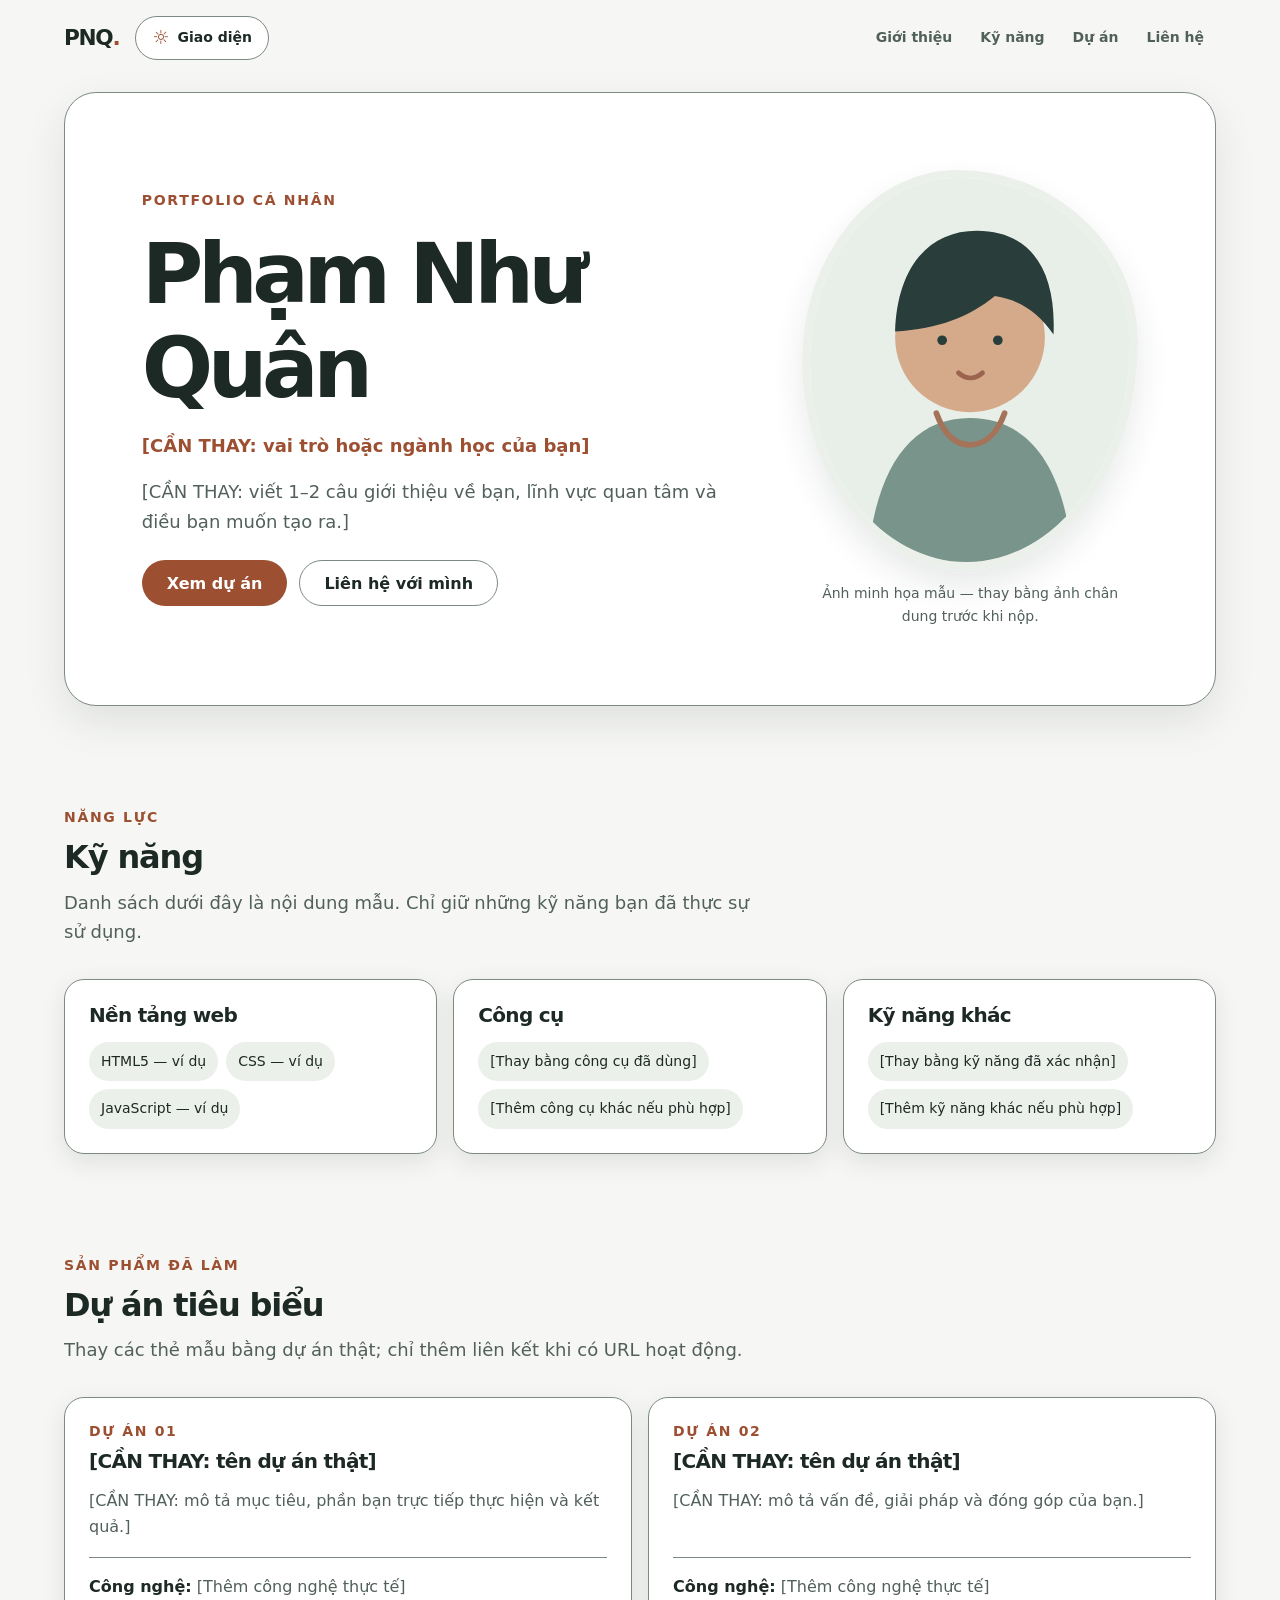
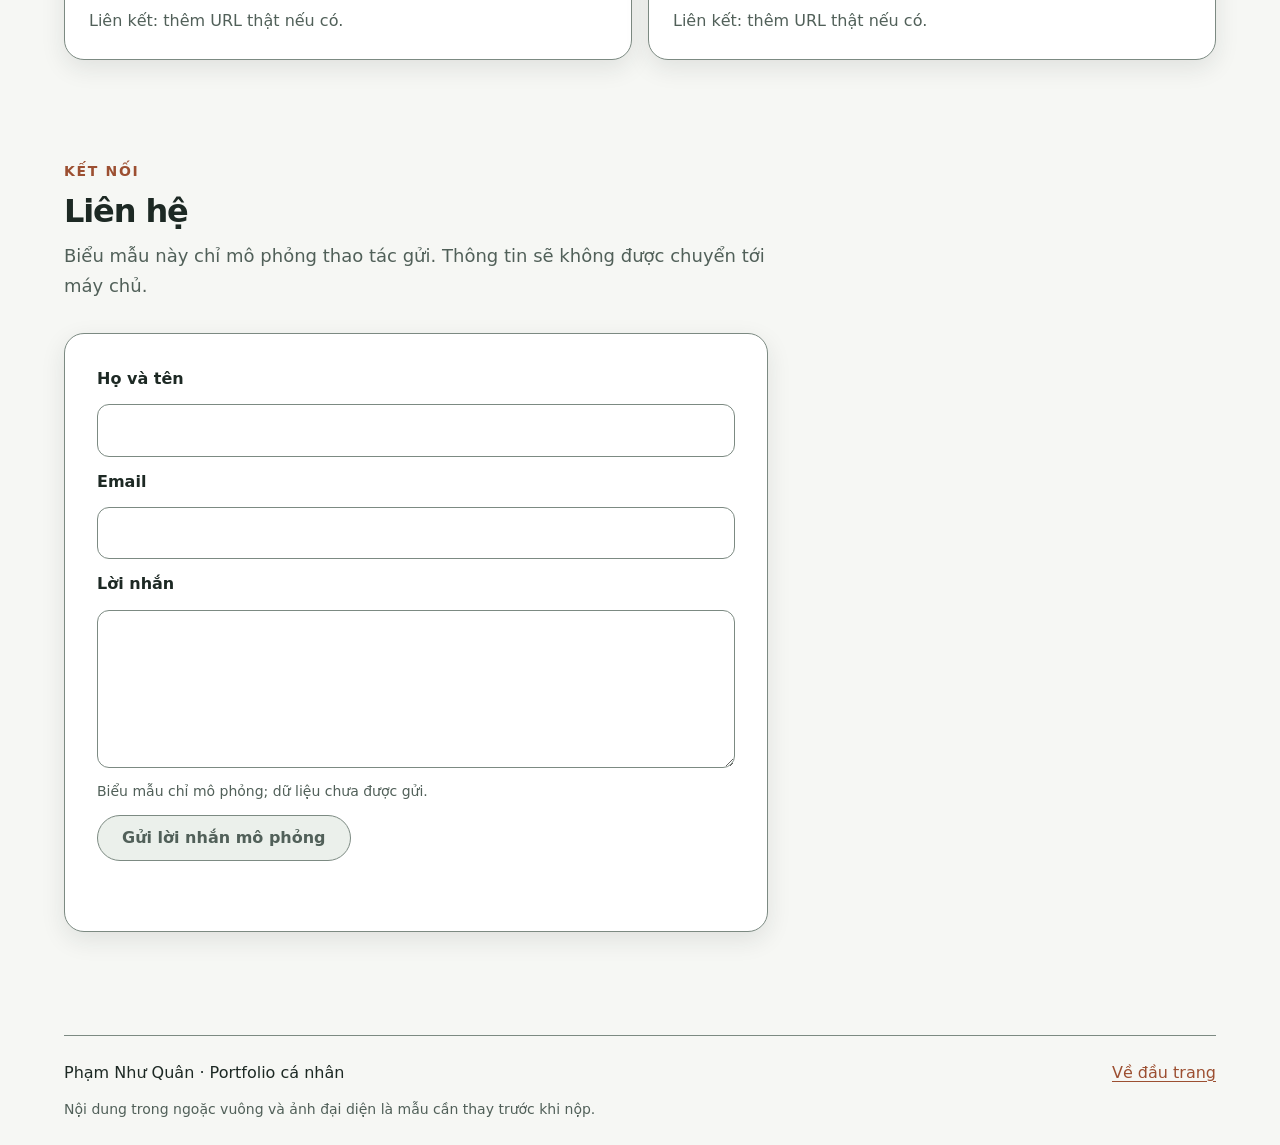
==== index.html @ 9b85e0a0 "feat(js): implement accessible theme switching" ====
<!doctype html>
<html lang="vi">
  <head>
    <meta charset="utf-8">
    <meta name="viewport" content="width=device-width, initial-scale=1">
    <meta name="description" content="Portfolio cá nhân của Phạm Như Quân. Nội dung mẫu cần được hoàn thiện trước khi nộp.">
    <meta name="theme-color" content="#f6f7f4">
    <title>Phạm Như Quân — Portfolio</title>
    <link rel="stylesheet" href="styles.css">
    <script src="js/theme.js"></script>
  </head>
  <body>
    <a class="skip-link" href="#main-content">Đến nội dung chính</a>

    <header class="site-header" id="top">
      <a class="brand" href="#top" aria-label="Phạm Như Quân, về đầu trang">
        PNQ<span aria-hidden="true">.</span>
      </a>

      <button class="theme-toggle" id="theme-toggle" type="button" aria-pressed="false" aria-label="Chế độ tối">
        <span class="theme-toggle__icon" aria-hidden="true">◐</span>
        <span>Giao diện</span>
      </button>

      <nav class="site-nav" aria-label="Điều hướng chính">
        <ul>
          <li><a href="#about">Giới thiệu</a></li>
          <li><a href="#skills">Kỹ năng</a></li>
          <li><a href="#projects">Dự án</a></li>
          <li><a href="#contact">Liên hệ</a></li>
        </ul>
      </nav>
    </header>

    <main id="main-content" tabindex="-1">
      <section class="hero section-shell" id="about" aria-labelledby="hero-title">
        <article class="hero-copy">
          <p class="eyebrow">PORTFOLIO CÁ NHÂN</p>
          <h1 id="hero-title">Phạm Như Quân</h1>
          <p class="hero-role">[CẦN THAY: vai trò hoặc ngành học của bạn]</p>
          <p class="hero-description">
            [CẦN THAY: viết 1–2 câu giới thiệu về bạn, lĩnh vực quan tâm và điều bạn muốn tạo ra.]
          </p>
          <ul class="hero-actions" aria-label="Liên kết nhanh">
            <li><a class="button button--primary" href="#projects">Xem dự án</a></li>
            <li><a class="button button--secondary" href="#contact">Liên hệ với mình</a></li>
          </ul>
        </article>

        <figure class="profile-portrait">
          <img
            src="assets/avatar-placeholder.svg"
            alt="Ảnh đại diện minh họa mẫu, chưa phải ảnh chân dung của Phạm Như Quân."
            width="400"
            height="400"
          >
          <figcaption>Ảnh minh họa mẫu — thay bằng ảnh chân dung trước khi nộp.</figcaption>
        </figure>
      </section>

      <section class="content-section section-shell" id="skills" aria-labelledby="skills-title">
        <header class="section-heading">
          <p class="eyebrow">NĂNG LỰC</p>
          <h2 id="skills-title">Kỹ năng</h2>
          <p>Danh sách dưới đây là nội dung mẫu. Chỉ giữ những kỹ năng bạn đã thực sự sử dụng.</p>
        </header>

        <ul class="skills-grid">
          <li>
            <article class="skill-card">
              <h3>Nền tảng web</h3>
              <ul class="tag-list">
                <li>HTML5 — ví dụ</li>
                <li>CSS — ví dụ</li>
                <li>JavaScript — ví dụ</li>
              </ul>
            </article>
          </li>
          <li>
            <article class="skill-card">
              <h3>Công cụ</h3>
              <ul class="tag-list">
                <li>[Thay bằng công cụ đã dùng]</li>
                <li>[Thêm công cụ khác nếu phù hợp]</li>
              </ul>
            </article>
          </li>
          <li>
            <article class="skill-card">
              <h3>Kỹ năng khác</h3>
              <ul class="tag-list">
                <li>[Thay bằng kỹ năng đã xác nhận]</li>
                <li>[Thêm kỹ năng khác nếu phù hợp]</li>
              </ul>
            </article>
          </li>
        </ul>
      </section>

      <section class="content-section section-shell" id="projects" aria-labelledby="projects-title">
        <header class="section-heading">
          <p class="eyebrow">SẢN PHẨM ĐÃ LÀM</p>
          <h2 id="projects-title">Dự án tiêu biểu</h2>
          <p>Thay các thẻ mẫu bằng dự án thật; chỉ thêm liên kết khi có URL hoạt động.</p>
        </header>

        <ul class="projects-grid">
          <li>
            <article class="project-card">
              <header class="project-card__header">
                <p class="project-card__number">DỰ ÁN 01</p>
                <h3>[CẦN THAY: tên dự án thật]</h3>
              </header>
              <p>[CẦN THAY: mô tả mục tiêu, phần bạn trực tiếp thực hiện và kết quả.]</p>
              <footer class="project-card__footer">
                <p><strong>Công nghệ:</strong> [Thêm công nghệ thực tế]</p>
                <p>Liên kết: thêm URL thật nếu có.</p>
              </footer>
            </article>
          </li>
          <li>
            <article class="project-card">
              <header class="project-card__header">
                <p class="project-card__number">DỰ ÁN 02</p>
                <h3>[CẦN THAY: tên dự án thật]</h3>
              </header>
              <p>[CẦN THAY: mô tả vấn đề, giải pháp và đóng góp của bạn.]</p>
              <footer class="project-card__footer">
                <p><strong>Công nghệ:</strong> [Thêm công nghệ thực tế]</p>
                <p>Liên kết: thêm URL thật nếu có.</p>
              </footer>
            </article>
          </li>
        </ul>
      </section>

      <section class="content-section section-shell" id="contact" aria-labelledby="contact-title">
        <header class="section-heading">
          <p class="eyebrow">KẾT NỐI</p>
          <h2 id="contact-title">Liên hệ</h2>
          <p>Biểu mẫu này chỉ mô phỏng thao tác gửi. Thông tin sẽ không được chuyển tới máy chủ.</p>
        </header>

        <form class="contact-form" id="contact-form">
          <label for="contact-name">Họ và tên</label>
          <input id="contact-name" name="name" type="text" autocomplete="name" required>

          <label for="contact-email">Email</label>
          <input id="contact-email" name="email" type="email" autocomplete="email" required>

          <label for="contact-message">Lời nhắn</label>
          <textarea id="contact-message" name="message" rows="5" required></textarea>

          <p class="form-note" id="form-note">Biểu mẫu chỉ mô phỏng; dữ liệu chưa được gửi.</p>
          <button class="button button--primary" type="submit" disabled aria-describedby="form-note">Gửi lời nhắn mô phỏng</button>
          <p class="form-status" id="form-status" role="status" aria-live="polite"></p>
        </form>
      </section>
    </main>

    <footer class="site-footer">
      <p>Phạm Như Quân <span aria-hidden="true">·</span> Portfolio cá nhân</p>
      <a href="#top">Về đầu trang</a>
      <p class="site-footer__note">Nội dung trong ngoặc vuông và ảnh đại diện là mẫu cần thay trước khi nộp.</p>
    </footer>
  </body>
</html>
---- styles.css ----
:root {
  color-scheme: light;
  --color-page: #f6f7f4;
  --color-surface: #ffffff;
  --color-surface-raised: #ffffff;
  --color-surface-soft: #ebf0eb;
  --color-text: #1d2924;
  --color-text-muted: #516059;
  --color-border: #7c8a82;
  --color-accent: #9c4f31;
  --color-accent-hover: #763a23;
  --color-on-accent: #ffffff;
  --color-accent-tint: #f0e6e0;
  --color-focus: #7c3e27;
  --color-success: #266445;
  --color-error: #9c2f2f;
  --color-shadow: rgb(29 41 36 / 10%);

  --font-family-sans: "Segoe UI", "Noto Sans", system-ui, -apple-system, BlinkMacSystemFont, sans-serif;
  --font-size-small: 0.875rem;
  --font-size-body: 1rem;
  --font-size-lead: 1.125rem;
  --font-size-h3: 1.25rem;
  --font-size-h2: 2rem;
  --font-size-h1: 3rem;
  --line-height-body: 1.65;
  --line-height-heading: 1.12;

  --space-1: 0.25rem;
  --space-2: 0.5rem;
  --space-3: 0.75rem;
  --space-4: 1rem;
  --space-5: 1.5rem;
  --space-6: 2rem;
  --space-7: 3rem;
  --space-8: 4rem;
  --space-9: 6rem;

  --radius-small: 0.75rem;
  --radius-medium: 1.25rem;
  --radius-large: 2rem;
  --radius-pill: 999px;
  --focus-outline-width: 3px;
  --content-width: 72rem;
  --page-gutter: clamp(1rem, 4vw, 2rem);
  --section-space: clamp(4rem, 8vw, 7rem);
}

:root[data-theme="dark"] {
  color-scheme: dark;
  --color-page: #111b18;
  --color-surface: #182522;
  --color-surface-raised: #21322d;
  --color-surface-soft: #2b3a34;
  --color-text: #f1f6f2;
  --color-text-muted: #b3c5bc;
  --color-border: #63786d;
  --color-accent: #e5a184;
  --color-accent-hover: #f3bc9f;
  --color-on-accent: #202925;
  --color-accent-tint: #354039;
  --color-focus: #f6c5a8;
  --color-success: #9cdeb4;
  --color-error: #ffaaa5;
  --color-shadow: rgb(0 0 0 / 24%);
}

@media (prefers-color-scheme: dark) {
  :root:not([data-theme="light"]) {
    color-scheme: dark;
    --color-page: #111b18;
    --color-surface: #182522;
    --color-surface-raised: #21322d;
    --color-surface-soft: #2b3a34;
    --color-text: #f1f6f2;
    --color-text-muted: #b3c5bc;
    --color-border: #63786d;
    --color-accent: #e5a184;
    --color-accent-hover: #f3bc9f;
    --color-on-accent: #202925;
    --color-accent-tint: #354039;
    --color-focus: #f6c5a8;
    --color-success: #9cdeb4;
    --color-error: #ffaaa5;
    --color-shadow: rgb(0 0 0 / 24%);
  }
}

*,
*::before,
*::after {
  box-sizing: border-box;
}

html {
  scroll-padding-top: var(--space-6);
}

body {
  margin: 0;
  background-color: var(--color-page);
  color: var(--color-text);
  font-family: var(--font-family-sans);
  font-size: var(--font-size-body);
  line-height: var(--line-height-body);
}

h1,
h2,
h3,
p,
ul,
ol,
figure {
  margin: 0;
}

h1,
h2,
h3 {
  color: var(--color-text);
  font-weight: 700;
  letter-spacing: -0.035em;
  line-height: var(--line-height-heading);
}

h1 {
  font-size: var(--font-size-h1);
}

h2 {
  font-size: var(--font-size-h2);
}

h3 {
  font-size: var(--font-size-h3);
}

ul,
ol {
  padding: 0;
  list-style: none;
}

a {
  color: var(--color-accent);
  text-decoration-thickness: 0.08em;
  text-underline-offset: 0.2em;
}

a:hover {
  color: var(--color-accent-hover);
}

button,
input,
textarea {
  color: inherit;
  font: inherit;
}

button {
  cursor: pointer;
}

button:disabled {
  cursor: not-allowed;
}

input,
textarea {
  background-color: var(--color-surface);
  border: 1px solid var(--color-border);
  border-radius: var(--radius-small);
}

img,
svg {
  display: block;
  max-width: 100%;
}

:focus-visible {
  outline: var(--focus-outline-width) solid var(--color-focus);
  outline-offset: 3px;
}

::selection {
  background-color: var(--color-accent-tint);
  color: var(--color-text);
}

.skip-link {
  position: absolute;
  z-index: 10;
  top: var(--space-3);
  left: var(--page-gutter);
  padding: var(--space-3) var(--space-4);
  transform: translateY(-160%);
  border-radius: var(--radius-small);
  background-color: var(--color-accent);
  color: var(--color-on-accent);
  font-weight: 700;
  text-decoration: none;
}

.skip-link:focus-visible {
  transform: translateY(0);
}

.site-header,
.section-shell,
.site-footer {
  width: min(calc(100% - 2 * var(--page-gutter)), var(--content-width));
  margin-inline: auto;
}

.site-header {
  display: flex;
  flex-wrap: wrap;
  align-items: center;
  gap: var(--space-4);
  padding-block: var(--space-4);
}

.brand {
  color: var(--color-text);
  font-size: 1.35rem;
  font-weight: 800;
  letter-spacing: -0.06em;
  text-decoration: none;
}

.brand span {
  color: var(--color-accent);
}

.theme-toggle {
  display: inline-flex;
  min-height: 2.75rem;
  align-items: center;
  gap: var(--space-2);
  margin-inline-start: auto;
  padding: var(--space-2) var(--space-4);
  border: 1px solid var(--color-border);
  border-radius: var(--radius-pill);
  background-color: var(--color-surface);
  color: var(--color-text);
  font-size: var(--font-size-small);
  font-weight: 700;
}

.theme-toggle:hover {
  border-color: var(--color-accent);
  color: var(--color-accent);
}

.theme-toggle__icon {
  color: var(--color-accent);
  font-size: 1.2rem;
  line-height: 1;
}

.site-nav {
  flex-basis: 100%;
}

.site-nav ul {
  display: flex;
  flex-wrap: wrap;
  gap: var(--space-1) var(--space-2);
}

.site-nav a {
  display: inline-flex;
  min-height: 2.75rem;
  align-items: center;
  padding-inline: var(--space-3);
  border-radius: var(--radius-pill);
  color: var(--color-text-muted);
  font-size: var(--font-size-small);
  font-weight: 600;
  text-decoration: none;
}

.site-nav a:hover {
  background-color: var(--color-accent-tint);
  color: var(--color-accent-hover);
}

.hero {
  display: grid;
  grid-template-columns: minmax(0, 1fr);
  align-items: center;
  gap: var(--space-6);
  margin-block-start: var(--space-4);
  padding: clamp(1.5rem, 6vw, 3rem);
  border: 1px solid var(--color-border);
  border-radius: var(--radius-large);
  background-color: var(--color-surface);
  box-shadow: 0 1rem 2.5rem var(--color-shadow);
}

.hero-copy {
  display: grid;
  justify-items: start;
  gap: var(--space-4);
  min-width: 0;
}

.eyebrow,
.project-card__number {
  color: var(--color-accent);
  font-size: var(--font-size-small);
  font-weight: 800;
  letter-spacing: 0.12em;
  line-height: 1.4;
  text-transform: uppercase;
}

.hero h1 {
  max-width: 100%;
  font-size: clamp(2.6rem, 9vw, 5.25rem);
  letter-spacing: -0.065em;
  overflow-wrap: anywhere;
}

.hero-role {
  color: var(--color-accent);
  font-size: var(--font-size-lead);
  font-weight: 700;
}

.hero-description {
  max-width: 39rem;
  color: var(--color-text-muted);
  font-size: var(--font-size-lead);
}

.hero-actions {
  display: flex;
  flex-wrap: wrap;
  gap: var(--space-3);
  margin-block-start: var(--space-2);
}

.button {
  display: inline-flex;
  min-height: 2.875rem;
  align-items: center;
  justify-content: center;
  padding: var(--space-3) var(--space-5);
  border: 1px solid transparent;
  border-radius: var(--radius-pill);
  font-weight: 700;
  line-height: 1.2;
  text-align: center;
  text-decoration: none;
}

.button--primary {
  background-color: var(--color-accent);
  color: var(--color-on-accent);
}

.button--primary:hover {
  background-color: var(--color-accent-hover);
  color: var(--color-on-accent);
}

.button--secondary {
  border-color: var(--color-border);
  background-color: var(--color-surface);
  color: var(--color-text);
}

.button--secondary:hover {
  border-color: var(--color-accent);
  color: var(--color-accent);
}

.button:disabled {
  background-color: var(--color-surface-soft);
  border-color: var(--color-border);
  color: var(--color-text-muted);
}

.profile-portrait {
  width: min(100%, 21rem);
  justify-self: center;
  text-align: center;
}

.profile-portrait img {
  width: 100%;
  aspect-ratio: 1;
  border: 0.5rem solid var(--color-surface-soft);
  border-radius: 46% 54% 51% 49% / 48% 43% 57% 52%;
  box-shadow: 0 1rem 2rem var(--color-shadow);
  object-fit: cover;
}

.profile-portrait figcaption {
  margin-block-start: var(--space-3);
  color: var(--color-text-muted);
  font-size: var(--font-size-small);
}

.content-section {
  padding-block-start: var(--section-space);
}

.section-heading {
  display: grid;
  max-width: 44rem;
  gap: var(--space-3);
  margin-block-end: var(--space-6);
}

.section-heading > p:not(.eyebrow) {
  color: var(--color-text-muted);
  font-size: var(--font-size-lead);
}

.skills-grid,
.projects-grid {
  display: grid;
  grid-template-columns: repeat(auto-fit, minmax(min(100%, 16rem), 1fr));
  gap: var(--space-4);
}

.skills-grid > li,
.projects-grid > li {
  min-width: 0;
}

.skill-card,
.project-card,
.contact-form {
  border: 1px solid var(--color-border);
  border-radius: var(--radius-medium);
  background-color: var(--color-surface);
  box-shadow: 0 0.5rem 1.5rem var(--color-shadow);
}

.skill-card {
  display: flex;
  height: 100%;
  flex-direction: column;
  gap: var(--space-4);
  padding: var(--space-5);
}

.tag-list {
  display: flex;
  flex-wrap: wrap;
  gap: var(--space-2);
}

.tag-list li {
  max-width: 100%;
  padding: var(--space-2) var(--space-3);
  border-radius: var(--radius-pill);
  background-color: var(--color-surface-soft);
  color: var(--color-text);
  font-size: var(--font-size-small);
  overflow-wrap: anywhere;
}

.projects-grid {
  grid-template-columns: repeat(auto-fit, minmax(min(100%, 21rem), 1fr));
}

.project-card {
  display: flex;
  height: 100%;
  min-width: 0;
  flex-direction: column;
  gap: var(--space-4);
  padding: var(--space-5);
  overflow-wrap: anywhere;
}

.project-card__header,
.project-card__footer {
  display: grid;
  gap: var(--space-2);
}

.project-card > p,
.project-card__footer {
  color: var(--color-text-muted);
}

.project-card__footer {
  margin-block-start: auto;
  padding-block-start: var(--space-4);
  border-block-start: 1px solid var(--color-border);
}

.project-card__footer strong {
  color: var(--color-text);
}

.contact-form {
  display: grid;
  max-width: 44rem;
  gap: var(--space-3);
  padding: clamp(1.25rem, 5vw, 2rem);
}

.contact-form label {
  font-weight: 700;
}

.contact-form input,
.contact-form textarea {
  width: 100%;
  min-width: 0;
  padding: var(--space-3) var(--space-4);
}

.contact-form textarea {
  min-height: 8rem;
  resize: vertical;
}

.form-note {
  color: var(--color-text-muted);
  font-size: var(--font-size-small);
}

.contact-form .button {
  justify-self: start;
}

.form-status {
  min-height: 1.65em;
  color: var(--color-success);
  font-weight: 700;
  overflow-wrap: anywhere;
}

.form-status:empty {
  visibility: hidden;
}

.site-footer {
  display: flex;
  flex-wrap: wrap;
  align-items: center;
  justify-content: space-between;
  gap: var(--space-3) var(--space-5);
  margin-block-start: var(--section-space);
  padding-block: var(--space-5);
  border-block-start: 1px solid var(--color-border);
}

.site-footer__note {
  flex-basis: 100%;
  color: var(--color-text-muted);
  font-size: var(--font-size-small);
}

@media (min-width: 50rem) {
  .theme-toggle {
    margin-inline-start: 0;
  }

  .site-nav {
    flex-basis: auto;
    margin-inline-start: auto;
  }

  .site-nav ul {
    gap: var(--space-1);
  }

  .hero {
    grid-template-columns: minmax(0, 1.25fr) minmax(17rem, 0.75fr);
    gap: var(--space-7);
    padding: clamp(2rem, 6vw, 5rem);
  }

  .profile-portrait {
    justify-self: end;
  }
}
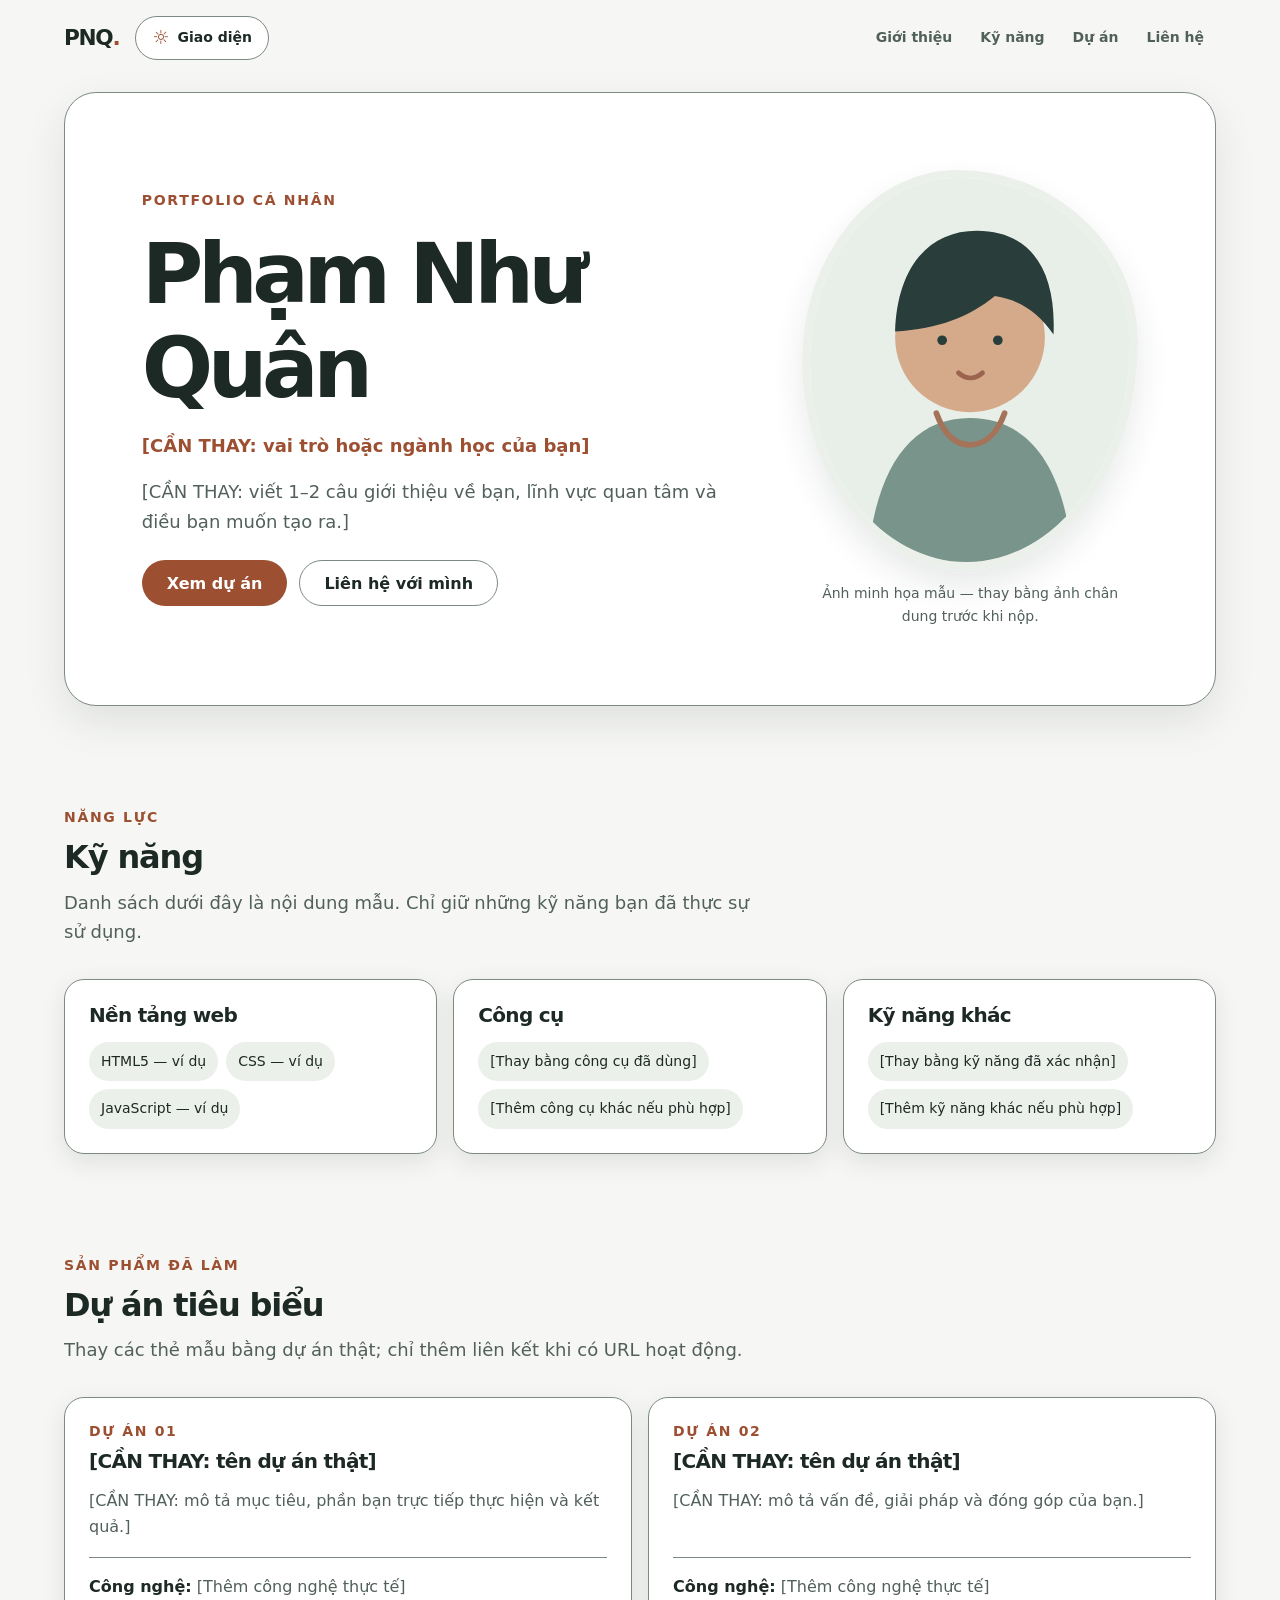
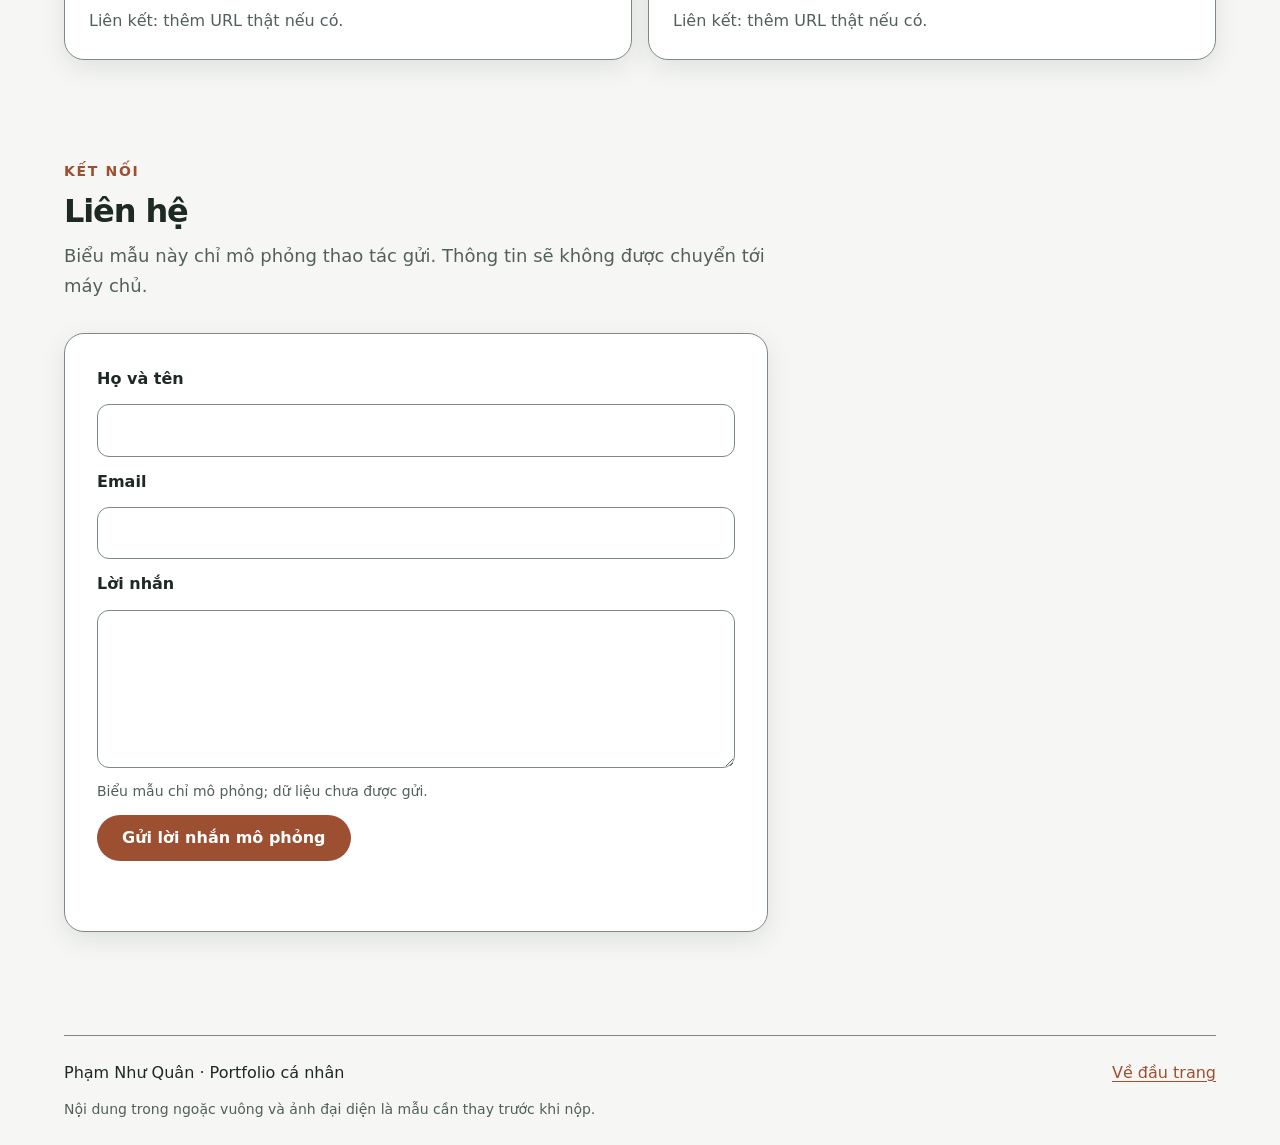
==== commit f2866e89: "feat(js): implement contact form feedback" ====
--- a/index.html
+++ b/index.html
@@ -8,6 +8,7 @@
     <title>Phạm Như Quân — Portfolio</title>
     <link rel="stylesheet" href="styles.css">
     <script src="js/theme.js"></script>
+    <script src="js/contact.js" defer></script>
   </head>
   <body>
     <a class="skip-link" href="#main-content">Đến nội dung chính</a>
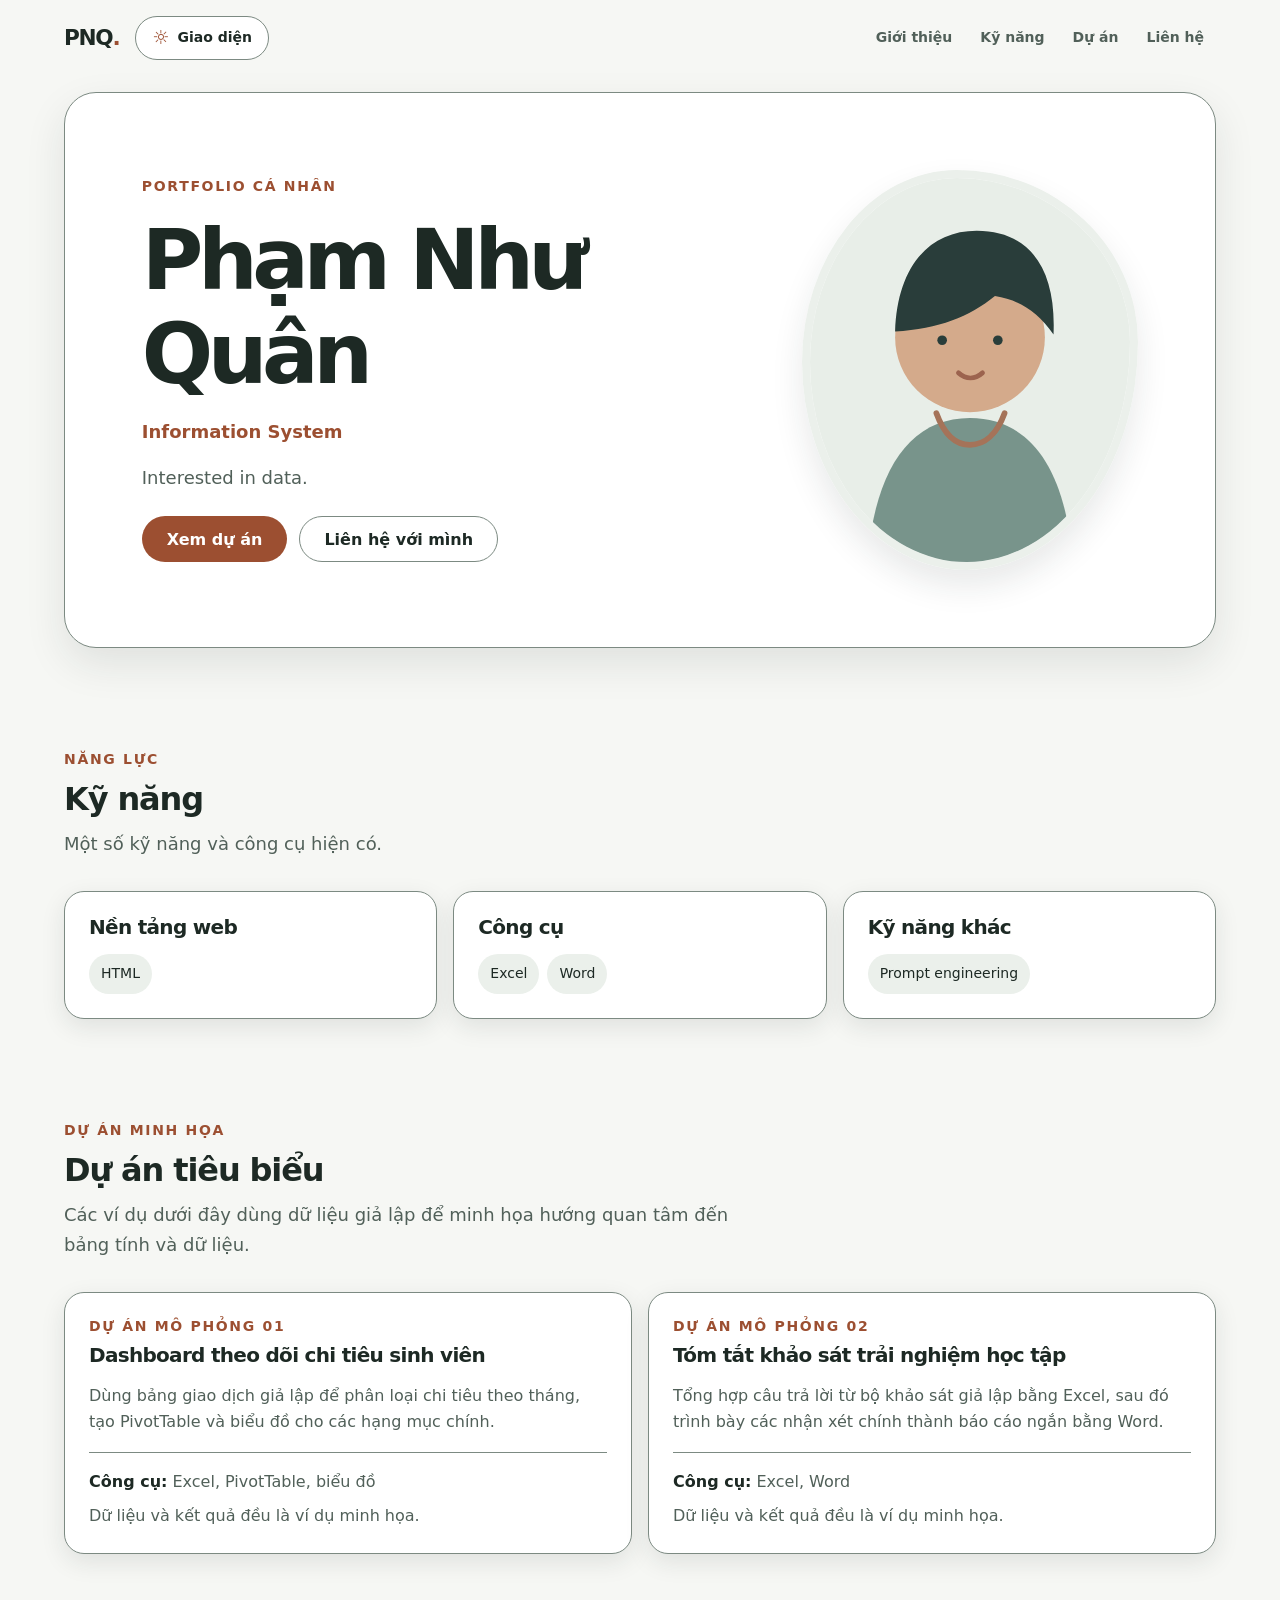
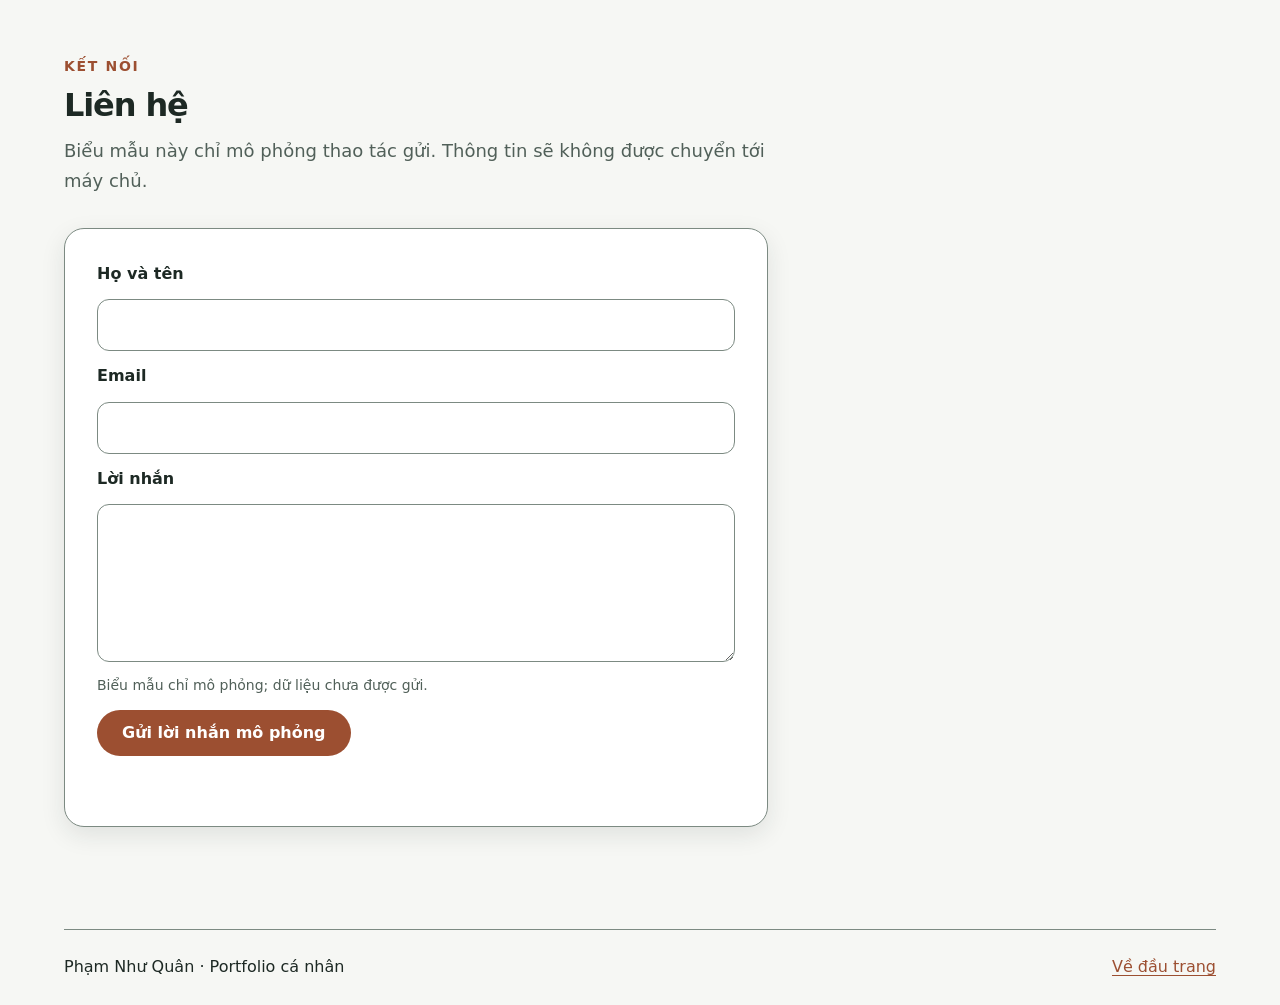
==== commit ecfb81a7: "feat(content): personalize portfolio profile and examples" ====
--- a/index.html
+++ b/index.html
@@ -1,9 +1,13 @@
 <!doctype html>
 <html lang="vi">
   <head>
+    <meta
+      http-equiv="Content-Security-Policy"
+      content="default-src 'self'; base-uri 'self'; object-src 'none'; form-action 'self'; frame-src 'none'; img-src 'self'; script-src 'self'; script-src-attr 'none'; style-src 'self'; style-src-attr 'none'; font-src 'self'; connect-src 'self'; media-src 'self'; manifest-src 'self'; worker-src 'none'"
+    >
     <meta charset="utf-8">
     <meta name="viewport" content="width=device-width, initial-scale=1">
-    <meta name="description" content="Portfolio cá nhân của Phạm Như Quân. Nội dung mẫu cần được hoàn thiện trước khi nộp.">
+    <meta name="description" content="Portfolio của Phạm Như Quân, sinh viên Information System quan tâm đến dữ liệu.">
     <meta name="theme-color" content="#f6f7f4">
     <title>Phạm Như Quân — Portfolio</title>
     <link rel="stylesheet" href="styles.css">
@@ -38,10 +42,8 @@
         <article class="hero-copy">
           <p class="eyebrow">PORTFOLIO CÁ NHÂN</p>
           <h1 id="hero-title">Phạm Như Quân</h1>
-          <p class="hero-role">[CẦN THAY: vai trò hoặc ngành học của bạn]</p>
-          <p class="hero-description">
-            [CẦN THAY: viết 1–2 câu giới thiệu về bạn, lĩnh vực quan tâm và điều bạn muốn tạo ra.]
-          </p>
+          <p class="hero-role">Information System</p>
+          <p class="hero-description">Interested in data.</p>
           <ul class="hero-actions" aria-label="Liên kết nhanh">
             <li><a class="button button--primary" href="#projects">Xem dự án</a></li>
             <li><a class="button button--secondary" href="#contact">Liên hệ với mình</a></li>
@@ -54,8 +56,8 @@
             alt="Ảnh đại diện minh họa mẫu, chưa phải ảnh chân dung của Phạm Như Quân."
             width="400"
             height="400"
+            fetchpriority="high"
           >
-          <figcaption>Ảnh minh họa mẫu — thay bằng ảnh chân dung trước khi nộp.</figcaption>
         </figure>
       </section>
 
@@ -63,7 +65,7 @@
         <header class="section-heading">
           <p class="eyebrow">NĂNG LỰC</p>
           <h2 id="skills-title">Kỹ năng</h2>
-          <p>Danh sách dưới đây là nội dung mẫu. Chỉ giữ những kỹ năng bạn đã thực sự sử dụng.</p>
+          <p>Một số kỹ năng và công cụ hiện có.</p>
         </header>
 
         <ul class="skills-grid">
@@ -71,9 +73,7 @@
             <article class="skill-card">
               <h3>Nền tảng web</h3>
               <ul class="tag-list">
-                <li>HTML5 — ví dụ</li>
-                <li>CSS — ví dụ</li>
-                <li>JavaScript — ví dụ</li>
+                <li>HTML</li>
               </ul>
             </article>
           </li>
@@ -81,8 +81,8 @@
             <article class="skill-card">
               <h3>Công cụ</h3>
               <ul class="tag-list">
-                <li>[Thay bằng công cụ đã dùng]</li>
-                <li>[Thêm công cụ khác nếu phù hợp]</li>
+                <li>Excel</li>
+                <li>Word</li>
               </ul>
             </article>
           </li>
@@ -90,8 +90,7 @@
             <article class="skill-card">
               <h3>Kỹ năng khác</h3>
               <ul class="tag-list">
-                <li>[Thay bằng kỹ năng đã xác nhận]</li>
-                <li>[Thêm kỹ năng khác nếu phù hợp]</li>
+                <li>Prompt engineering</li>
               </ul>
             </article>
           </li>
@@ -100,35 +99,35 @@
 
       <section class="content-section section-shell" id="projects" aria-labelledby="projects-title">
         <header class="section-heading">
-          <p class="eyebrow">SẢN PHẨM ĐÃ LÀM</p>
+          <p class="eyebrow">DỰ ÁN MINH HỌA</p>
           <h2 id="projects-title">Dự án tiêu biểu</h2>
-          <p>Thay các thẻ mẫu bằng dự án thật; chỉ thêm liên kết khi có URL hoạt động.</p>
+          <p>Các ví dụ dưới đây dùng dữ liệu giả lập để minh họa hướng quan tâm đến bảng tính và dữ liệu.</p>
         </header>
 
         <ul class="projects-grid">
           <li>
             <article class="project-card">
               <header class="project-card__header">
-                <p class="project-card__number">DỰ ÁN 01</p>
-                <h3>[CẦN THAY: tên dự án thật]</h3>
+                <p class="project-card__number">DỰ ÁN MÔ PHỎNG 01</p>
+                <h3>Dashboard theo dõi chi tiêu sinh viên</h3>
               </header>
-              <p>[CẦN THAY: mô tả mục tiêu, phần bạn trực tiếp thực hiện và kết quả.]</p>
+              <p>Dùng bảng giao dịch giả lập để phân loại chi tiêu theo tháng, tạo PivotTable và biểu đồ cho các hạng mục chính.</p>
               <footer class="project-card__footer">
-                <p><strong>Công nghệ:</strong> [Thêm công nghệ thực tế]</p>
-                <p>Liên kết: thêm URL thật nếu có.</p>
+                <p><strong>Công cụ:</strong> Excel, PivotTable, biểu đồ</p>
+                <p>Dữ liệu và kết quả đều là ví dụ minh họa.</p>
               </footer>
             </article>
           </li>
           <li>
             <article class="project-card">
               <header class="project-card__header">
-                <p class="project-card__number">DỰ ÁN 02</p>
-                <h3>[CẦN THAY: tên dự án thật]</h3>
+                <p class="project-card__number">DỰ ÁN MÔ PHỎNG 02</p>
+                <h3>Tóm tắt khảo sát trải nghiệm học tập</h3>
               </header>
-              <p>[CẦN THAY: mô tả vấn đề, giải pháp và đóng góp của bạn.]</p>
+              <p>Tổng hợp câu trả lời từ bộ khảo sát giả lập bằng Excel, sau đó trình bày các nhận xét chính thành báo cáo ngắn bằng Word.</p>
               <footer class="project-card__footer">
-                <p><strong>Công nghệ:</strong> [Thêm công nghệ thực tế]</p>
-                <p>Liên kết: thêm URL thật nếu có.</p>
+                <p><strong>Công cụ:</strong> Excel, Word</p>
+                <p>Dữ liệu và kết quả đều là ví dụ minh họa.</p>
               </footer>
             </article>
           </li>
@@ -162,7 +161,6 @@
     <footer class="site-footer">
       <p>Phạm Như Quân <span aria-hidden="true">·</span> Portfolio cá nhân</p>
       <a href="#top">Về đầu trang</a>
-      <p class="site-footer__note">Nội dung trong ngoặc vuông và ảnh đại diện là mẫu cần thay trước khi nộp.</p>
     </footer>
   </body>
 </html>
--- a/styles.css
+++ b/styles.css
@@ -556,12 +556,6 @@
   border-block-start: 1px solid var(--color-border);
 }
 
-.site-footer__note {
-  flex-basis: 100%;
-  color: var(--color-text-muted);
-  font-size: var(--font-size-small);
-}
-
 @media (min-width: 50rem) {
   .theme-toggle {
     margin-inline-start: 0;
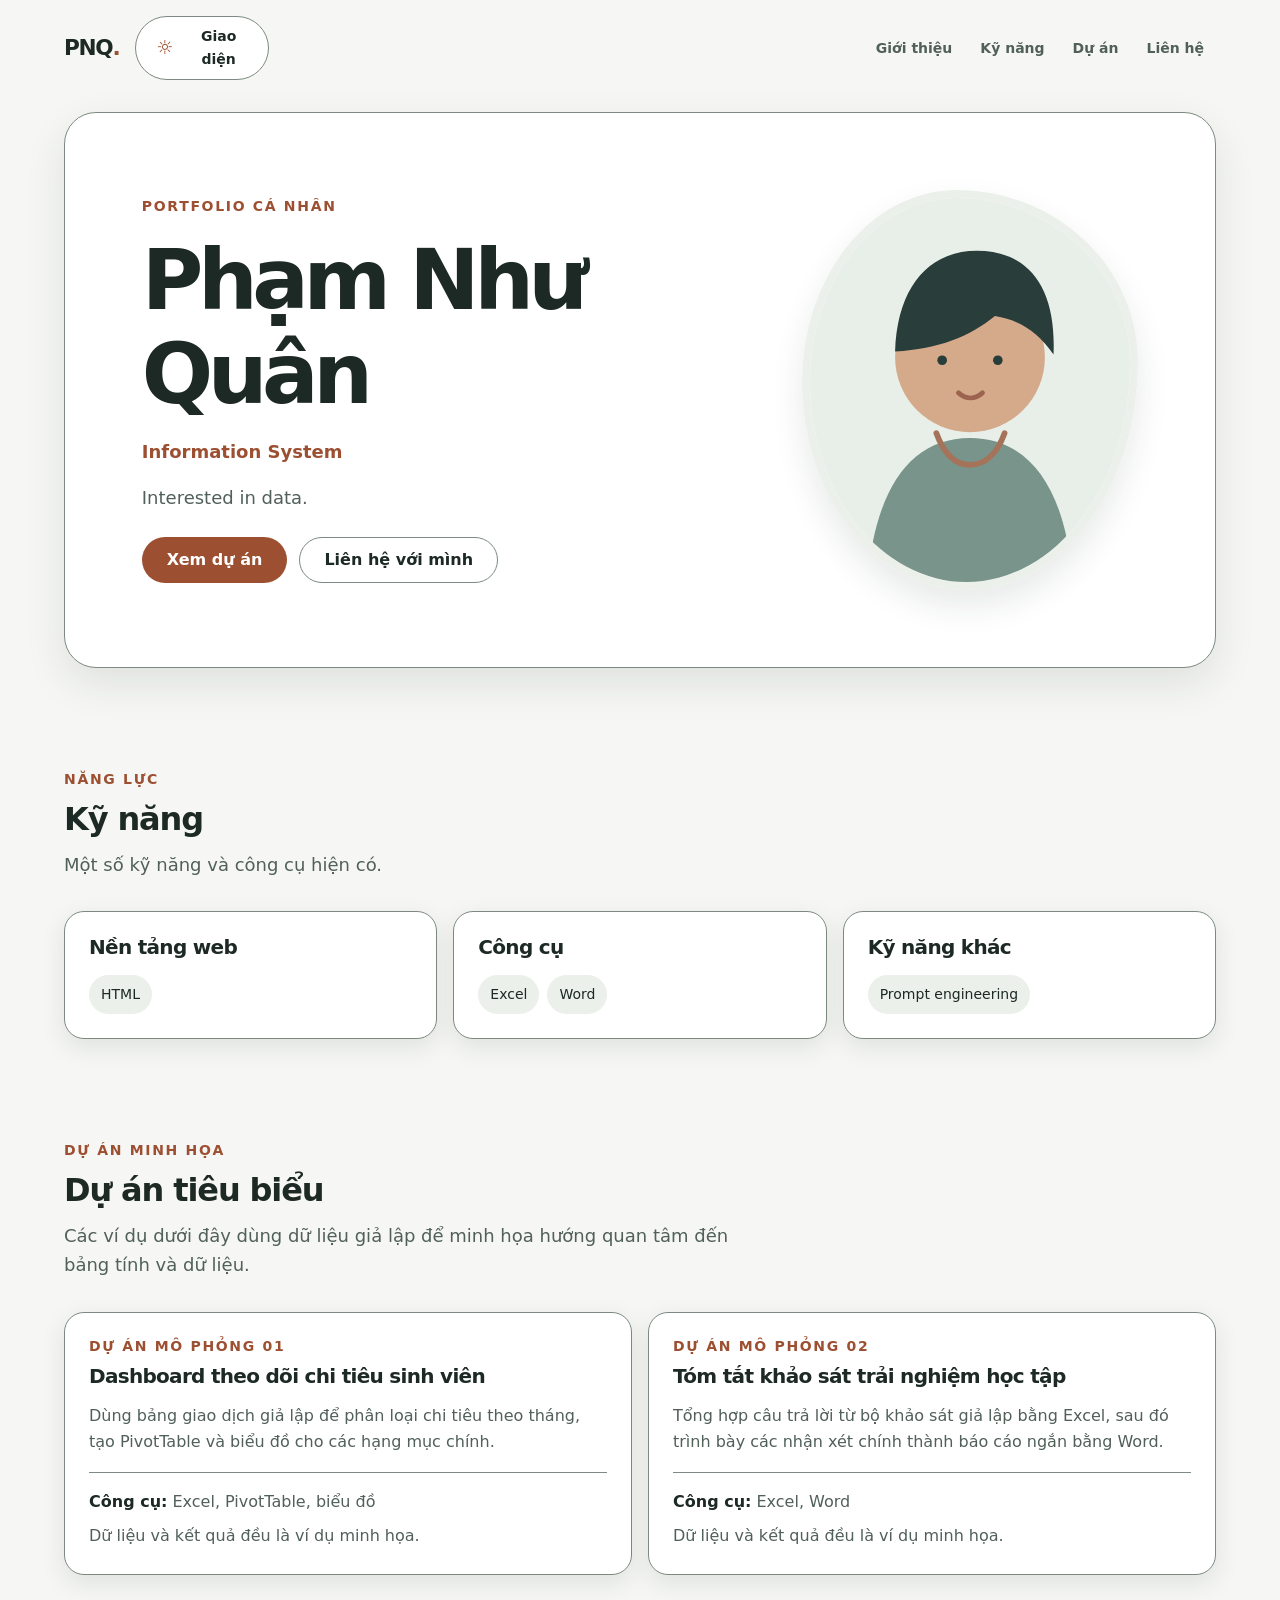
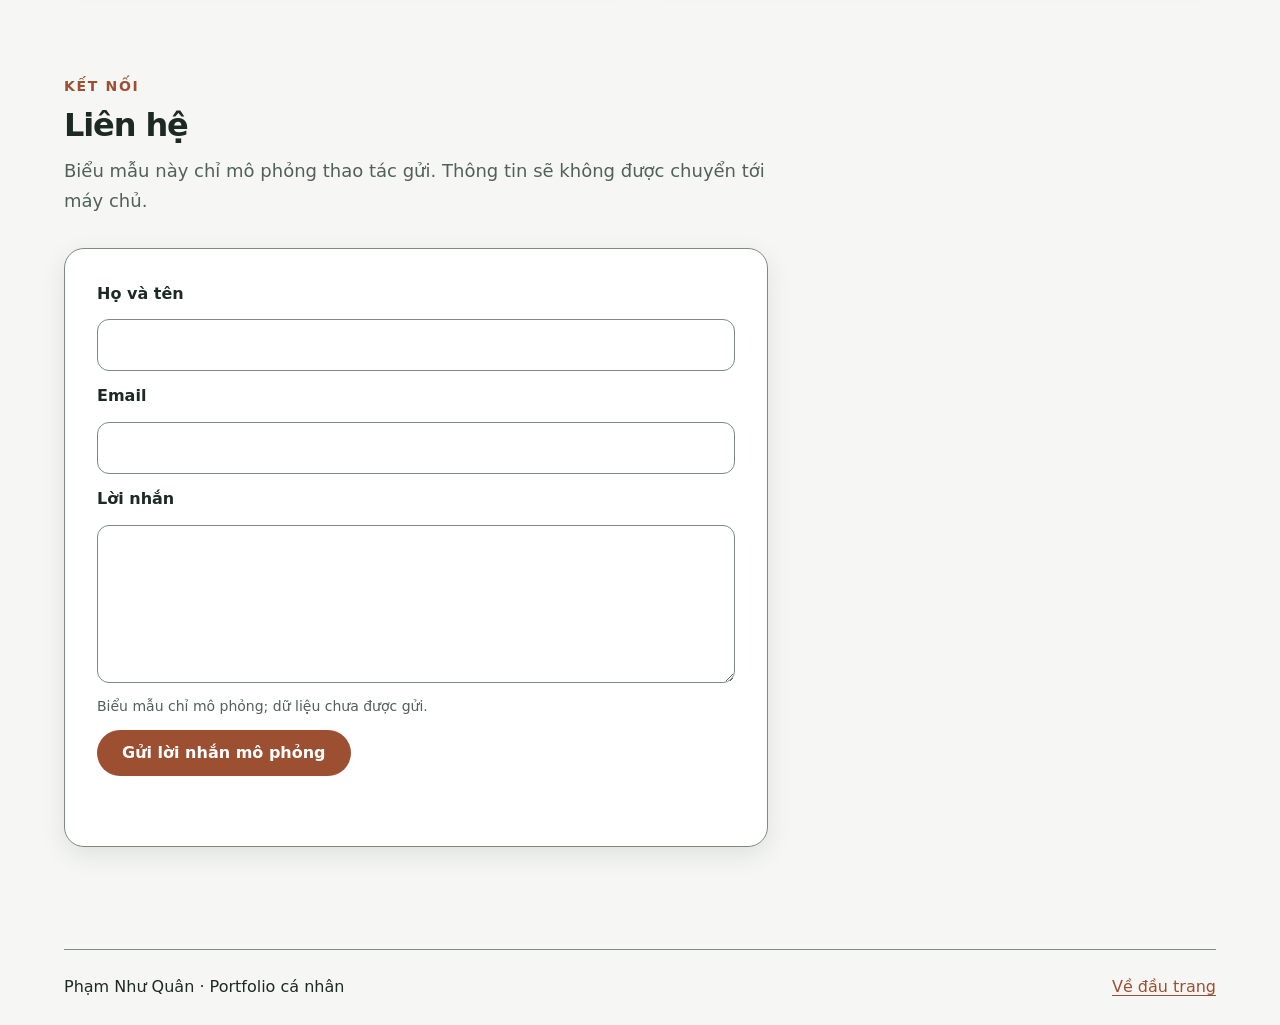
==== commit 11b5293b: "perf: optimize assets" ====
--- a/index.html
+++ b/index.html
@@ -10,6 +10,8 @@
     <meta name="description" content="Portfolio của Phạm Như Quân, sinh viên Information System quan tâm đến dữ liệu.">
     <meta name="theme-color" content="#f6f7f4">
     <title>Phạm Như Quân — Portfolio</title>
+    <link rel="icon" href="assets/favicon.svg" type="image/svg+xml">
+    <link rel="preload" as="image" href="assets/avatar-placeholder.svg" fetchpriority="high">
     <link rel="stylesheet" href="styles.css">
     <script src="js/theme.js"></script>
     <script src="js/contact.js" defer></script>
@@ -18,11 +20,11 @@
     <a class="skip-link" href="#main-content">Đến nội dung chính</a>
 
     <header class="site-header" id="top">
-      <a class="brand" href="#top" aria-label="Phạm Như Quân, về đầu trang">
+      <a class="brand" href="#top" aria-label="PNQ — Phạm Như Quân, về đầu trang">
         PNQ<span aria-hidden="true">.</span>
       </a>
 
-      <button class="theme-toggle" id="theme-toggle" type="button" aria-pressed="false" aria-label="Chế độ tối">
+      <button class="theme-toggle" id="theme-toggle" type="button" aria-pressed="false" aria-label="Giao diện tối">
         <span class="theme-toggle__icon" aria-hidden="true">◐</span>
         <span>Giao diện</span>
       </button>
--- a/styles.css
+++ b/styles.css
@@ -208,6 +208,10 @@
   transform: translateY(0);
 }
 
+.skip-link:hover {
+  color: var(--color-on-accent);
+}
+
 .site-header,
 .section-shell,
 .site-footer {
@@ -256,6 +260,8 @@
 }
 
 .theme-toggle__icon {
+  flex: 0 0 1.3em;
+  text-align: center;
   color: var(--color-accent);
   font-size: 1.2rem;
   line-height: 1;
